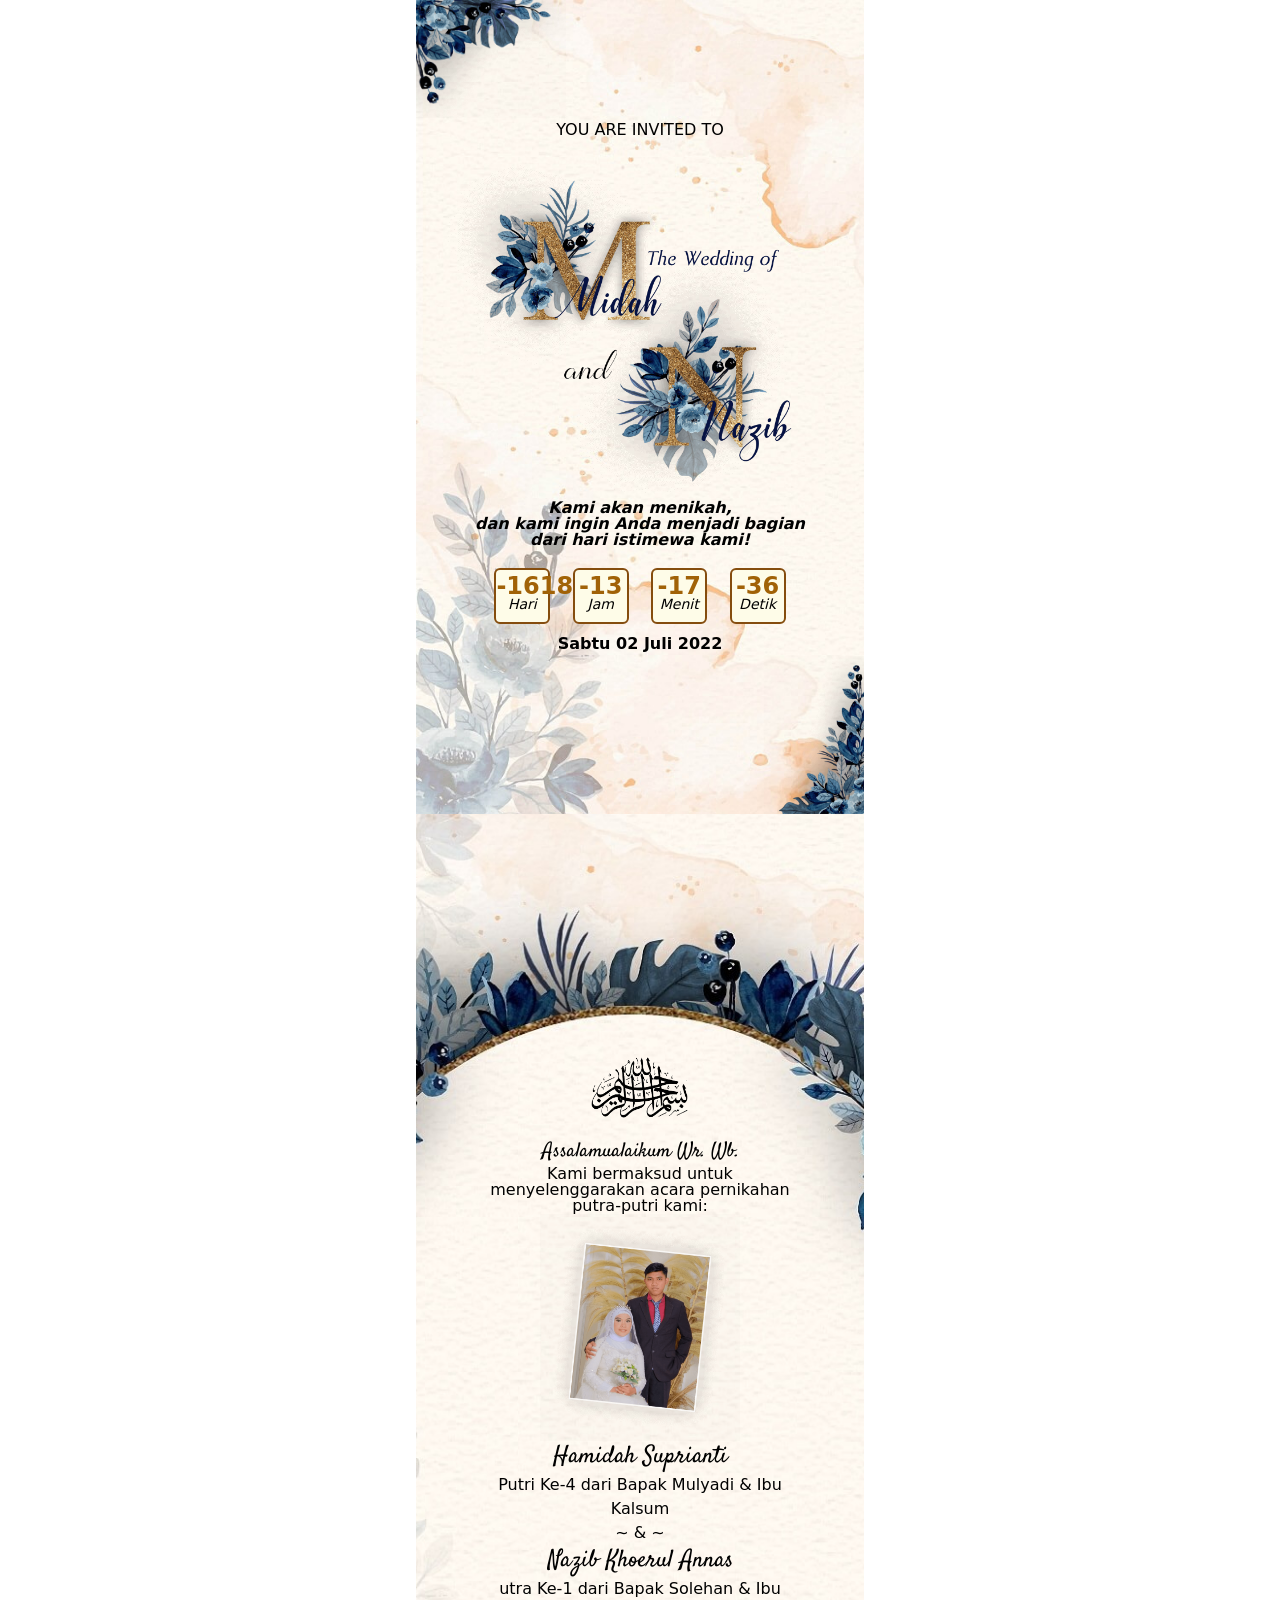
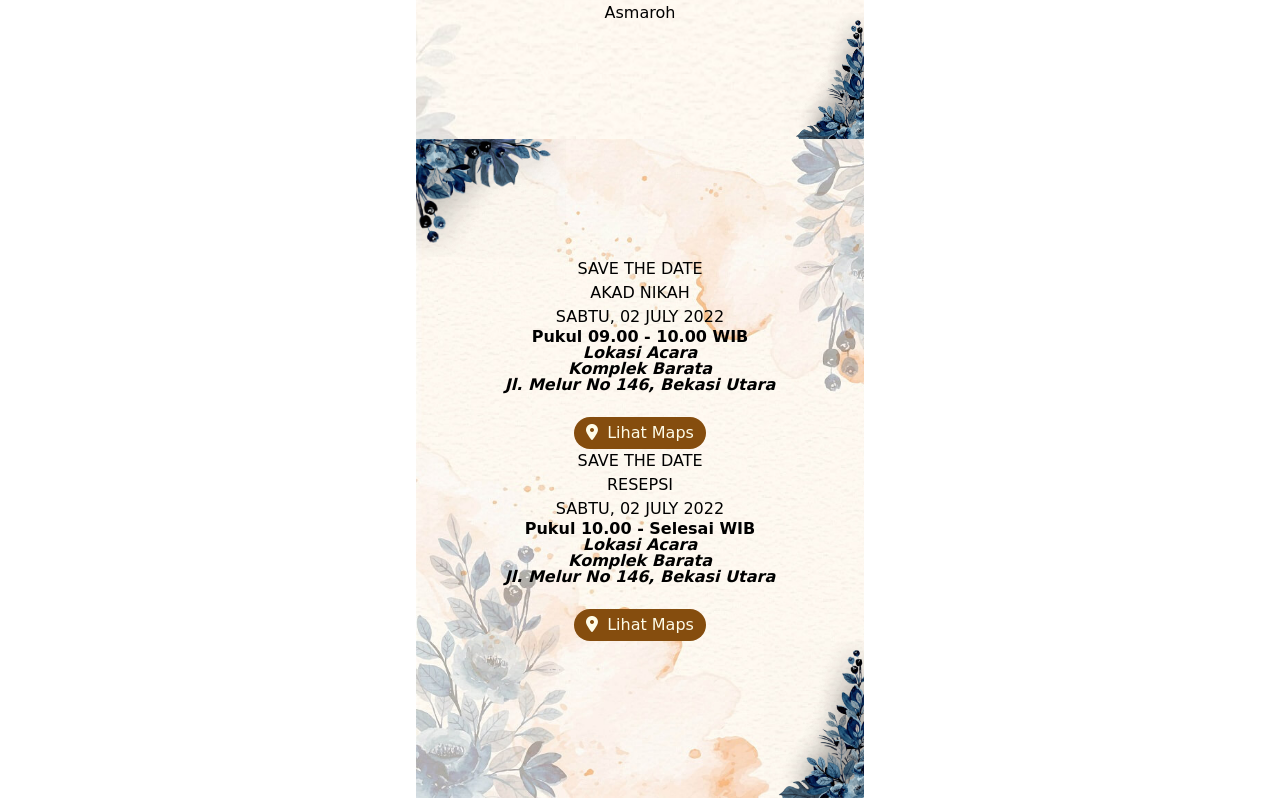
==== weddingweb/index.html @ 08df4011 "Add wedding web for test" ====
<!DOCTYPE html>
    <html lang="en">
    <head>
        <meta charset="UTF-8">
        <meta http-equiv="X-UA-Compatible" content="IE=edge">
        <meta name="viewport" content="width=device-width, initial-scale=1.0">
        <link rel="stylesheet" href="./output.css">
        <link rel="stylesheet" href="https://cdnjs.cloudflare.com/ajax/libs/font-awesome/6.1.1/css/all.min.css" />
        <link rel="preconnect" href="https://fonts.googleapis.com">
        <link rel="preconnect" href="https://fonts.gstatic.com" crossorigin>
        <link href="https://fonts.googleapis.com/css2?family=Satisfy&display=swap" rel="stylesheet">
        <title>The Wedding of Midah dan Nazib | Undangan Digital</title>
    </head>
    <body>
        <!-- Welcome Start -->
        <section id="welcome" class="h-screen min-w-full absolute z-50 transition-all duration-1000 hidden">
            <div class="flex items-center h-full relative">
                <div class="w-full -mt-5">
                    <div class="absolute top-0 left-0 brightness-50 h-full w-full -z-10" style="background-image: url('image/background.png'); background-size: cover; background-position: center;"></div>
                    <h4 class="text-center my-3 text-white">THE WEDDING OF</h4>
                    <div class="w-full h-60 sm:h-[250px] flex items-center justify-center">
                        <img src="image/weddingimage-1.png" alt="" srcset="" class="h-full w-auto mr-2">
                    </div>
                    <div class="text-center text-white">
                        <h1 class="font-itcedscr text-5xl mt-5">Midah & Nazib</h1>
                        <p class="font-semibold mt-4 text-sm">Kepada Yth. Bapak/Ibu/Saudara/I</p>
                        <h3 class="text-2xl font-bold font-sans">Nanda dan Roy</h3>
                        <p class="font-semibold italic text-xs my-2">*mohon maaf bila ada kesalahan penulisan nama dan gelar</p>
                        <button id="openButton" name="openButton" class="mt-6 py-2 px-3 rounded-full bg-yellow-50 text-yellow-800 font-semibold animate-pulse active:hover:animate-none origin-left">
                            <i aria-hidden="true" class="fas fa-book-open mr-1"></i>
                            Buka Undangan
                        </button>
                    </div>
                </div>
            </div>
        </section>
        <!-- Welcome End -->
        <div id="wrapper" class="">
            <!-- Home Start -->
            <section class="flex justify-center h-full w-full">
                <div id="home" class="h-auto w-full max-w-md">
                    <img src="./image/bunga1.png" alt="bunga1" height="50" width="150">
                    <h3 class="text-center">YOU ARE INVITED TO</h3>
                    <img src="./image/weddingname.png" alt="" srcset="">
                    <div class="text-center justify-center flex -mt-20">
                        <div class="w-3/4">
                            <p class="leading-none italic font-semibold">Kami akan menikah,</p>
                            <p class="leading-none italic font-semibold">dan kami ingin Anda menjadi bagian dari hari istimewa kami!</p>
                            <div id="coutndown" class="flex justify-evenly mt-5">
                                <div class="h-14 w-14 bg-yellow-50 border-yellow-800 border-2 rounded-md">
                                    <span id="day" class="text-yellow-700 text-2xl font-semibold"></span>
                                    <h4 class="italic text-sm -mt-2">Hari</h4>
                                </div>
                                <div class="h-14 w-14 bg-yellow-50 border-yellow-800 border-2 rounded-md">
                                    <span id="hour" class="text-yellow-700 text-2xl font-semibold"></span>
                                    <h4 class="italic text-sm -mt-2">Jam</h4>
                                </div>
                                <div class="h-14 w-14 bg-yellow-50 border-yellow-800 border-2 rounded-md">
                                    <span id="minute" class="text-yellow-700 text-2xl font-semibold"></span>
                                    <h4 class="italic text-sm -mt-2">Menit</h4>
                                </div>
                                <div class="h-14 w-14 bg-yellow-50 border-yellow-800 border-2 rounded-md">
                                    <span id="second" class="text-yellow-700 text-2xl font-semibold"></span>
                                    <h4 class="italic text-sm -mt-2">Detik</h4>
                                </div>
                            </div>
                            <h3 class="font-semibold mt-2">Sabtu 02 Juli 2022</h3>
                        </div>
                    </div>
                    <div class="flex w-full justify-end">
                        <img src="./image/bunga2.png" alt="bunga2" height="50" width="100">
                    </div>
                </div>
            </section>
            <!-- Home End -->


            <!-- Couple Start -->
            <section class="flex justify-center h-full w-full">
                <div id="couple" class="h-auto w-full max-w-md">
                    <div class="flex w-full justify-center pt-56">
                        <img src="image/bismillah.png" alt="bismillah" height="100" width="100">
                    </div>
                    <div class="text-center justify-center flex">
                        <div class="w-3/4">
                            <h3 class="font-satisfy text-xl">
                                Assalamualaikum Wr. Wb.
                            </h3>
                            <p class="leading-none">Kami bermaksud untuk menyelenggarakan acara pernikahan putra-putri kami:</p>
                        </div>
                    </div>
                    <div class="text-center justify-center flex">
                        <img src="image/weddingimage-2.png" alt="weddingimage-2" height="100" width="200">
                    </div>
                    <div class="text-center justify-center flex">
                        <div class="w-3/4">
                            <h3 class="font-satisfy text-2xl">
                                Hamidah Suprianti
                            </h3>
                            <p>Putri Ke-4 dari Bapak Mulyadi & Ibu Kalsum</p>
                            <span>~ & ~</span>
                        </div>
                    </div>
                    <div class="text-center justify-center flex">
                        <div class="w-3/4">
                            <h3 class="font-satisfy text-2xl">
                                Nazib Khoerul Annas
                            </h3>
                            <p>utra Ke-1 dari Bapak Solehan & Ibu Asmaroh</p>
                        </div>
                    </div>
                    <div class="flex w-full justify-end -mt-3">
                        <img src="./image/bunga2.png" alt="bunga2" height="50" width="80">
                    </div>
                </div>

            </section>
            <!-- Couple End -->

            <!-- Event Start -->
            <section class="flex justify-center h-full w-full">
                <div id="event" class="h-auto w-full max-w-md">
                    <img src="./image/bunga1.png" alt="bunga1" height="50" width="150">
                    <h3 class="text-center">SAVE THE DATE</h3>
                    <h3 class="text-center">AKAD NIKAH</h3>
                    <h3 class="text-center">SABTU, 02 JULY 2022</h3>
                    <p class="text-center leading-none font-semibold">Pukul 09.00 - 10.00 WIB</p>
                    <div class="text-center justify-center flex">
                        <div class="w-3/4">
                            <p class="leading-none italic font-semibold">Lokasi Acara</p>
                            <p class="leading-none italic font-semibold">Komplek Barata</p>
                            <p class="leading-none italic font-semibold">Jl. Melur No 146, Bekasi Utara</p>
                            <button name="openButton" class="mt-6 py-1 px-3 rounded-full bg-yellow-800 text-yellow-50 origin-left hover:bg-yellow-900 transition-all">
                                <i class="fa-solid fa-location-dot mr-1"></i>
                                Lihat Maps
                            </button>
                        </div>
                    </div>
                    <h3 class="text-center">SAVE THE DATE</h3>
                    <h3 class="text-center">RESEPSI</h3>
                    <h3 class="text-center">SABTU, 02 JULY 2022</h3>
                    <p class="text-center leading-none font-semibold">Pukul 10.00 - Selesai WIB</p>
                    <div class="text-center justify-center flex">
                        <div class="w-3/4">
                            <p class="leading-none italic font-semibold">Lokasi Acara</p>
                            <p class="leading-none italic font-semibold">Komplek Barata</p>
                            <p class="leading-none italic font-semibold">Jl. Melur No 146, Bekasi Utara</p>
                            <button id="openButton" name="openButton" class="mt-6 py-1 px-3 rounded-full bg-yellow-800 text-yellow-50 origin-left hover:bg-yellow-900 transition-all">
                                <i class="fa-solid fa-location-dot mr-1"></i>
                                Lihat Maps
                            </button>
                        </div>
                    </div>
                    <div class="flex w-full justify-end">
                        <img src="./image/bunga2.png" alt="bunga2" height="50" width="100">
                    </div>
                </div>
            </section>
            <!-- Event End -->
            <!--  -->
        </div>
        <script src="./script.js"></script>
        <script>
            const button = document.getElementById("openButton");
            const welcome = document.getElementById("welcome");
            const wrapper = document.getElementById("wrapper");


            button.addEventListener('click',() => {
                if(!welcome.classList.contains('hidden')){
                    welcome.classList.add('-translate-x-[99rem]')
                    welcome.classList.add('hidden')
                    wrapper.classList.remove('hidden')
                }
            });
        </script>
    </body>
    </html>
---- weddingweb/output.css ----
/*
! tailwindcss v3.1.4 | MIT License | https://tailwindcss.com
*/

/*
1. Prevent padding and border from affecting element width. (https://github.com/mozdevs/cssremedy/issues/4)
2. Allow adding a border to an element by just adding a border-width. (https://github.com/tailwindcss/tailwindcss/pull/116)
*/

*,
::before,
::after {
  box-sizing: border-box;
  /* 1 */
  border-width: 0;
  /* 2 */
  border-style: solid;
  /* 2 */
  border-color: #e5e7eb;
  /* 2 */
}

::before,
::after {
  --tw-content: '';
}

/*
1. Use a consistent sensible line-height in all browsers.
2. Prevent adjustments of font size after orientation changes in iOS.
3. Use a more readable tab size.
4. Use the user's configured `sans` font-family by default.
*/

html {
  line-height: 1.5;
  /* 1 */
  -webkit-text-size-adjust: 100%;
  /* 2 */
  -moz-tab-size: 4;
  /* 3 */
  -o-tab-size: 4;
     tab-size: 4;
  /* 3 */
  font-family: ui-sans-serif, system-ui, -apple-system, BlinkMacSystemFont, "Segoe UI", Roboto, "Helvetica Neue", Arial, "Noto Sans", sans-serif, "Apple Color Emoji", "Segoe UI Emoji", "Segoe UI Symbol", "Noto Color Emoji";
  /* 4 */
}

/*
1. Remove the margin in all browsers.
2. Inherit line-height from `html` so users can set them as a class directly on the `html` element.
*/

body {
  margin: 0;
  /* 1 */
  line-height: inherit;
  /* 2 */
}

/*
1. Add the correct height in Firefox.
2. Correct the inheritance of border color in Firefox. (https://bugzilla.mozilla.org/show_bug.cgi?id=190655)
3. Ensure horizontal rules are visible by default.
*/

hr {
  height: 0;
  /* 1 */
  color: inherit;
  /* 2 */
  border-top-width: 1px;
  /* 3 */
}

/*
Add the correct text decoration in Chrome, Edge, and Safari.
*/

abbr:where([title]) {
  -webkit-text-decoration: underline dotted;
          text-decoration: underline dotted;
}

/*
Remove the default font size and weight for headings.
*/

h1,
h2,
h3,
h4,
h5,
h6 {
  font-size: inherit;
  font-weight: inherit;
}

/*
Reset links to optimize for opt-in styling instead of opt-out.
*/

a {
  color: inherit;
  text-decoration: inherit;
}

/*
Add the correct font weight in Edge and Safari.
*/

b,
strong {
  font-weight: bolder;
}

/*
1. Use the user's configured `mono` font family by default.
2. Correct the odd `em` font sizing in all browsers.
*/

code,
kbd,
samp,
pre {
  font-family: ui-monospace, SFMono-Regular, Menlo, Monaco, Consolas, "Liberation Mono", "Courier New", monospace;
  /* 1 */
  font-size: 1em;
  /* 2 */
}

/*
Add the correct font size in all browsers.
*/

small {
  font-size: 80%;
}

/*
Prevent `sub` and `sup` elements from affecting the line height in all browsers.
*/

sub,
sup {
  font-size: 75%;
  line-height: 0;
  position: relative;
  vertical-align: baseline;
}

sub {
  bottom: -0.25em;
}

sup {
  top: -0.5em;
}

/*
1. Remove text indentation from table contents in Chrome and Safari. (https://bugs.chromium.org/p/chromium/issues/detail?id=999088, https://bugs.webkit.org/show_bug.cgi?id=201297)
2. Correct table border color inheritance in all Chrome and Safari. (https://bugs.chromium.org/p/chromium/issues/detail?id=935729, https://bugs.webkit.org/show_bug.cgi?id=195016)
3. Remove gaps between table borders by default.
*/

table {
  text-indent: 0;
  /* 1 */
  border-color: inherit;
  /* 2 */
  border-collapse: collapse;
  /* 3 */
}

/*
1. Change the font styles in all browsers.
2. Remove the margin in Firefox and Safari.
3. Remove default padding in all browsers.
*/

button,
input,
optgroup,
select,
textarea {
  font-family: inherit;
  /* 1 */
  font-size: 100%;
  /* 1 */
  font-weight: inherit;
  /* 1 */
  line-height: inherit;
  /* 1 */
  color: inherit;
  /* 1 */
  margin: 0;
  /* 2 */
  padding: 0;
  /* 3 */
}

/*
Remove the inheritance of text transform in Edge and Firefox.
*/

button,
select {
  text-transform: none;
}

/*
1. Correct the inability to style clickable types in iOS and Safari.
2. Remove default button styles.
*/

button,
[type='button'],
[type='reset'],
[type='submit'] {
  -webkit-appearance: button;
  /* 1 */
  background-color: transparent;
  /* 2 */
  background-image: none;
  /* 2 */
}

/*
Use the modern Firefox focus style for all focusable elements.
*/

:-moz-focusring {
  outline: auto;
}

/*
Remove the additional `:invalid` styles in Firefox. (https://github.com/mozilla/gecko-dev/blob/2f9eacd9d3d995c937b4251a5557d95d494c9be1/layout/style/res/forms.css#L728-L737)
*/

:-moz-ui-invalid {
  box-shadow: none;
}

/*
Add the correct vertical alignment in Chrome and Firefox.
*/

progress {
  vertical-align: baseline;
}

/*
Correct the cursor style of increment and decrement buttons in Safari.
*/

::-webkit-inner-spin-button,
::-webkit-outer-spin-button {
  height: auto;
}

/*
1. Correct the odd appearance in Chrome and Safari.
2. Correct the outline style in Safari.
*/

[type='search'] {
  -webkit-appearance: textfield;
  /* 1 */
  outline-offset: -2px;
  /* 2 */
}

/*
Remove the inner padding in Chrome and Safari on macOS.
*/

::-webkit-search-decoration {
  -webkit-appearance: none;
}

/*
1. Correct the inability to style clickable types in iOS and Safari.
2. Change font properties to `inherit` in Safari.
*/

::-webkit-file-upload-button {
  -webkit-appearance: button;
  /* 1 */
  font: inherit;
  /* 2 */
}

/*
Add the correct display in Chrome and Safari.
*/

summary {
  display: list-item;
}

/*
Removes the default spacing and border for appropriate elements.
*/

blockquote,
dl,
dd,
h1,
h2,
h3,
h4,
h5,
h6,
hr,
figure,
p,
pre {
  margin: 0;
}

fieldset {
  margin: 0;
  padding: 0;
}

legend {
  padding: 0;
}

ol,
ul,
menu {
  list-style: none;
  margin: 0;
  padding: 0;
}

/*
Prevent resizing textareas horizontally by default.
*/

textarea {
  resize: vertical;
}

/*
1. Reset the default placeholder opacity in Firefox. (https://github.com/tailwindlabs/tailwindcss/issues/3300)
2. Set the default placeholder color to the user's configured gray 400 color.
*/

input::-moz-placeholder, textarea::-moz-placeholder {
  opacity: 1;
  /* 1 */
  color: #9ca3af;
  /* 2 */
}

input:-ms-input-placeholder, textarea:-ms-input-placeholder {
  opacity: 1;
  /* 1 */
  color: #9ca3af;
  /* 2 */
}

input::placeholder,
textarea::placeholder {
  opacity: 1;
  /* 1 */
  color: #9ca3af;
  /* 2 */
}

/*
Set the default cursor for buttons.
*/

button,
[role="button"] {
  cursor: pointer;
}

/*
Make sure disabled buttons don't get the pointer cursor.
*/

:disabled {
  cursor: default;
}

/*
1. Make replaced elements `display: block` by default. (https://github.com/mozdevs/cssremedy/issues/14)
2. Add `vertical-align: middle` to align replaced elements more sensibly by default. (https://github.com/jensimmons/cssremedy/issues/14#issuecomment-634934210)
   This can trigger a poorly considered lint error in some tools but is included by design.
*/

img,
svg,
video,
canvas,
audio,
iframe,
embed,
object {
  display: block;
  /* 1 */
  vertical-align: middle;
  /* 2 */
}

/*
Constrain images and videos to the parent width and preserve their intrinsic aspect ratio. (https://github.com/mozdevs/cssremedy/issues/14)
*/

img,
video {
  max-width: 100%;
  height: auto;
}

*, ::before, ::after {
  --tw-border-spacing-x: 0;
  --tw-border-spacing-y: 0;
  --tw-translate-x: 0;
  --tw-translate-y: 0;
  --tw-rotate: 0;
  --tw-skew-x: 0;
  --tw-skew-y: 0;
  --tw-scale-x: 1;
  --tw-scale-y: 1;
  --tw-pan-x:  ;
  --tw-pan-y:  ;
  --tw-pinch-zoom:  ;
  --tw-scroll-snap-strictness: proximity;
  --tw-ordinal:  ;
  --tw-slashed-zero:  ;
  --tw-numeric-figure:  ;
  --tw-numeric-spacing:  ;
  --tw-numeric-fraction:  ;
  --tw-ring-inset:  ;
  --tw-ring-offset-width: 0px;
  --tw-ring-offset-color: #fff;
  --tw-ring-color: rgb(59 130 246 / 0.5);
  --tw-ring-offset-shadow: 0 0 #0000;
  --tw-ring-shadow: 0 0 #0000;
  --tw-shadow: 0 0 #0000;
  --tw-shadow-colored: 0 0 #0000;
  --tw-blur:  ;
  --tw-brightness:  ;
  --tw-contrast:  ;
  --tw-grayscale:  ;
  --tw-hue-rotate:  ;
  --tw-invert:  ;
  --tw-saturate:  ;
  --tw-sepia:  ;
  --tw-drop-shadow:  ;
  --tw-backdrop-blur:  ;
  --tw-backdrop-brightness:  ;
  --tw-backdrop-contrast:  ;
  --tw-backdrop-grayscale:  ;
  --tw-backdrop-hue-rotate:  ;
  --tw-backdrop-invert:  ;
  --tw-backdrop-opacity:  ;
  --tw-backdrop-saturate:  ;
  --tw-backdrop-sepia:  ;
}

::-webkit-backdrop {
  --tw-border-spacing-x: 0;
  --tw-border-spacing-y: 0;
  --tw-translate-x: 0;
  --tw-translate-y: 0;
  --tw-rotate: 0;
  --tw-skew-x: 0;
  --tw-skew-y: 0;
  --tw-scale-x: 1;
  --tw-scale-y: 1;
  --tw-pan-x:  ;
  --tw-pan-y:  ;
  --tw-pinch-zoom:  ;
  --tw-scroll-snap-strictness: proximity;
  --tw-ordinal:  ;
  --tw-slashed-zero:  ;
  --tw-numeric-figure:  ;
  --tw-numeric-spacing:  ;
  --tw-numeric-fraction:  ;
  --tw-ring-inset:  ;
  --tw-ring-offset-width: 0px;
  --tw-ring-offset-color: #fff;
  --tw-ring-color: rgb(59 130 246 / 0.5);
  --tw-ring-offset-shadow: 0 0 #0000;
  --tw-ring-shadow: 0 0 #0000;
  --tw-shadow: 0 0 #0000;
  --tw-shadow-colored: 0 0 #0000;
  --tw-blur:  ;
  --tw-brightness:  ;
  --tw-contrast:  ;
  --tw-grayscale:  ;
  --tw-hue-rotate:  ;
  --tw-invert:  ;
  --tw-saturate:  ;
  --tw-sepia:  ;
  --tw-drop-shadow:  ;
  --tw-backdrop-blur:  ;
  --tw-backdrop-brightness:  ;
  --tw-backdrop-contrast:  ;
  --tw-backdrop-grayscale:  ;
  --tw-backdrop-hue-rotate:  ;
  --tw-backdrop-invert:  ;
  --tw-backdrop-opacity:  ;
  --tw-backdrop-saturate:  ;
  --tw-backdrop-sepia:  ;
}

::backdrop {
  --tw-border-spacing-x: 0;
  --tw-border-spacing-y: 0;
  --tw-translate-x: 0;
  --tw-translate-y: 0;
  --tw-rotate: 0;
  --tw-skew-x: 0;
  --tw-skew-y: 0;
  --tw-scale-x: 1;
  --tw-scale-y: 1;
  --tw-pan-x:  ;
  --tw-pan-y:  ;
  --tw-pinch-zoom:  ;
  --tw-scroll-snap-strictness: proximity;
  --tw-ordinal:  ;
  --tw-slashed-zero:  ;
  --tw-numeric-figure:  ;
  --tw-numeric-spacing:  ;
  --tw-numeric-fraction:  ;
  --tw-ring-inset:  ;
  --tw-ring-offset-width: 0px;
  --tw-ring-offset-color: #fff;
  --tw-ring-color: rgb(59 130 246 / 0.5);
  --tw-ring-offset-shadow: 0 0 #0000;
  --tw-ring-shadow: 0 0 #0000;
  --tw-shadow: 0 0 #0000;
  --tw-shadow-colored: 0 0 #0000;
  --tw-blur:  ;
  --tw-brightness:  ;
  --tw-contrast:  ;
  --tw-grayscale:  ;
  --tw-hue-rotate:  ;
  --tw-invert:  ;
  --tw-saturate:  ;
  --tw-sepia:  ;
  --tw-drop-shadow:  ;
  --tw-backdrop-blur:  ;
  --tw-backdrop-brightness:  ;
  --tw-backdrop-contrast:  ;
  --tw-backdrop-grayscale:  ;
  --tw-backdrop-hue-rotate:  ;
  --tw-backdrop-invert:  ;
  --tw-backdrop-opacity:  ;
  --tw-backdrop-saturate:  ;
  --tw-backdrop-sepia:  ;
}

.absolute {
  position: absolute;
}

.relative {
  position: relative;
}

.top-0 {
  top: 0px;
}

.left-0 {
  left: 0px;
}

.z-50 {
  z-index: 50;
}

.-z-10 {
  z-index: -10;
}

.my-3 {
  margin-top: 0.75rem;
  margin-bottom: 0.75rem;
}

.my-2 {
  margin-top: 0.5rem;
  margin-bottom: 0.5rem;
}

.-mt-5 {
  margin-top: -1.25rem;
}

.mr-2 {
  margin-right: 0.5rem;
}

.mt-5 {
  margin-top: 1.25rem;
}

.mt-4 {
  margin-top: 1rem;
}

.mt-6 {
  margin-top: 1.5rem;
}

.mr-1 {
  margin-right: 0.25rem;
}

.-mt-20 {
  margin-top: -5rem;
}

.-mt-2 {
  margin-top: -0.5rem;
}

.mt-2 {
  margin-top: 0.5rem;
}

.-mt-3 {
  margin-top: -0.75rem;
}

.flex {
  display: flex;
}

.hidden {
  display: none;
}

.h-screen {
  height: 100vh;
}

.h-full {
  height: 100%;
}

.h-60 {
  height: 15rem;
}

.h-auto {
  height: auto;
}

.h-14 {
  height: 3.5rem;
}

.w-full {
  width: 100%;
}

.w-auto {
  width: auto;
}

.w-3\/4 {
  width: 75%;
}

.w-14 {
  width: 3.5rem;
}

.w-2\/4 {
  width: 50%;
}

.min-w-full {
  min-width: 100%;
}

.max-w-md {
  max-width: 28rem;
}

.origin-left {
  transform-origin: left;
}

.-translate-x-\[99rem\] {
  --tw-translate-x: -99rem;
  transform: translate(var(--tw-translate-x), var(--tw-translate-y)) rotate(var(--tw-rotate)) skewX(var(--tw-skew-x)) skewY(var(--tw-skew-y)) scaleX(var(--tw-scale-x)) scaleY(var(--tw-scale-y));
}

@-webkit-keyframes pulse {
  50% {
    opacity: .5;
  }
}

@keyframes pulse {
  50% {
    opacity: .5;
  }
}

.animate-pulse {
  -webkit-animation: pulse 2s cubic-bezier(0.4, 0, 0.6, 1) infinite;
          animation: pulse 2s cubic-bezier(0.4, 0, 0.6, 1) infinite;
}

.items-center {
  align-items: center;
}

.justify-end {
  justify-content: flex-end;
}

.justify-center {
  justify-content: center;
}

.justify-evenly {
  justify-content: space-evenly;
}

.rounded-full {
  border-radius: 9999px;
}

.rounded-md {
  border-radius: 0.375rem;
}

.border-2 {
  border-width: 2px;
}

.border-yellow-800 {
  --tw-border-opacity: 1;
  border-color: rgb(133 77 14 / var(--tw-border-opacity));
}

.bg-yellow-50 {
  --tw-bg-opacity: 1;
  background-color: rgb(254 252 232 / var(--tw-bg-opacity));
}

.bg-yellow-800 {
  --tw-bg-opacity: 1;
  background-color: rgb(133 77 14 / var(--tw-bg-opacity));
}

.py-2 {
  padding-top: 0.5rem;
  padding-bottom: 0.5rem;
}

.px-3 {
  padding-left: 0.75rem;
  padding-right: 0.75rem;
}

.px-2 {
  padding-left: 0.5rem;
  padding-right: 0.5rem;
}

.py-1 {
  padding-top: 0.25rem;
  padding-bottom: 0.25rem;
}

.pt-40 {
  padding-top: 10rem;
}

.pt-56 {
  padding-top: 14rem;
}

.text-center {
  text-align: center;
}

.font-itcedscr {
  font-family: itcedscr, sans-serif;
}

.font-sans {
  font-family: ui-sans-serif, system-ui, -apple-system, BlinkMacSystemFont, "Segoe UI", Roboto, "Helvetica Neue", Arial, "Noto Sans", sans-serif, "Apple Color Emoji", "Segoe UI Emoji", "Segoe UI Symbol", "Noto Color Emoji";
}

.font-satisfy {
  font-family: Satisfy, sans-serif;
}

.text-5xl {
  font-size: 3rem;
  line-height: 1;
}

.text-sm {
  font-size: 0.875rem;
  line-height: 1.25rem;
}

.text-2xl {
  font-size: 1.5rem;
  line-height: 2rem;
}

.text-xs {
  font-size: 0.75rem;
  line-height: 1rem;
}

.text-xl {
  font-size: 1.25rem;
  line-height: 1.75rem;
}

.font-semibold {
  font-weight: 600;
}

.font-bold {
  font-weight: 700;
}

.italic {
  font-style: italic;
}

.leading-none {
  line-height: 1;
}

.text-white {
  --tw-text-opacity: 1;
  color: rgb(255 255 255 / var(--tw-text-opacity));
}

.text-yellow-800 {
  --tw-text-opacity: 1;
  color: rgb(133 77 14 / var(--tw-text-opacity));
}

.text-yellow-700 {
  --tw-text-opacity: 1;
  color: rgb(161 98 7 / var(--tw-text-opacity));
}

.text-yellow-50 {
  --tw-text-opacity: 1;
  color: rgb(254 252 232 / var(--tw-text-opacity));
}

.brightness-50 {
  --tw-brightness: brightness(.5);
  filter: var(--tw-blur) var(--tw-brightness) var(--tw-contrast) var(--tw-grayscale) var(--tw-hue-rotate) var(--tw-invert) var(--tw-saturate) var(--tw-sepia) var(--tw-drop-shadow);
}

.transition-all {
  transition-property: all;
  transition-timing-function: cubic-bezier(0.4, 0, 0.2, 1);
  transition-duration: 150ms;
}

.duration-1000 {
  transition-duration: 1000ms;
}

@font-face{
  font-family: 'itcedscr';

  src: url("./font/EdwardianScriptITC.ttf");
}

@font-face{
  font-family: 'Satisfy', cursive;

  src: url('https://fonts.googleapis.com/css2?family=Satisfy&display=swap');
}

#home{
  background-image: url('./image/background-1.jpg');
  background-size: cover;
}

#couple{
  background-image: url('./image/background-2.jpg');
  background-size: cover;
  background-position: center;
}

#event{
  background-image: url('./image/background-1.jpg');
  background-size: cover;
}

.hover\:bg-yellow-900:hover {
  --tw-bg-opacity: 1;
  background-color: rgb(113 63 18 / var(--tw-bg-opacity));
}

.active\:hover\:animate-none:hover:active {
  -webkit-animation: none;
          animation: none;
}

@media (min-width: 640px) {
  .sm\:h-\[250px\] {
    height: 250px;
  }
}
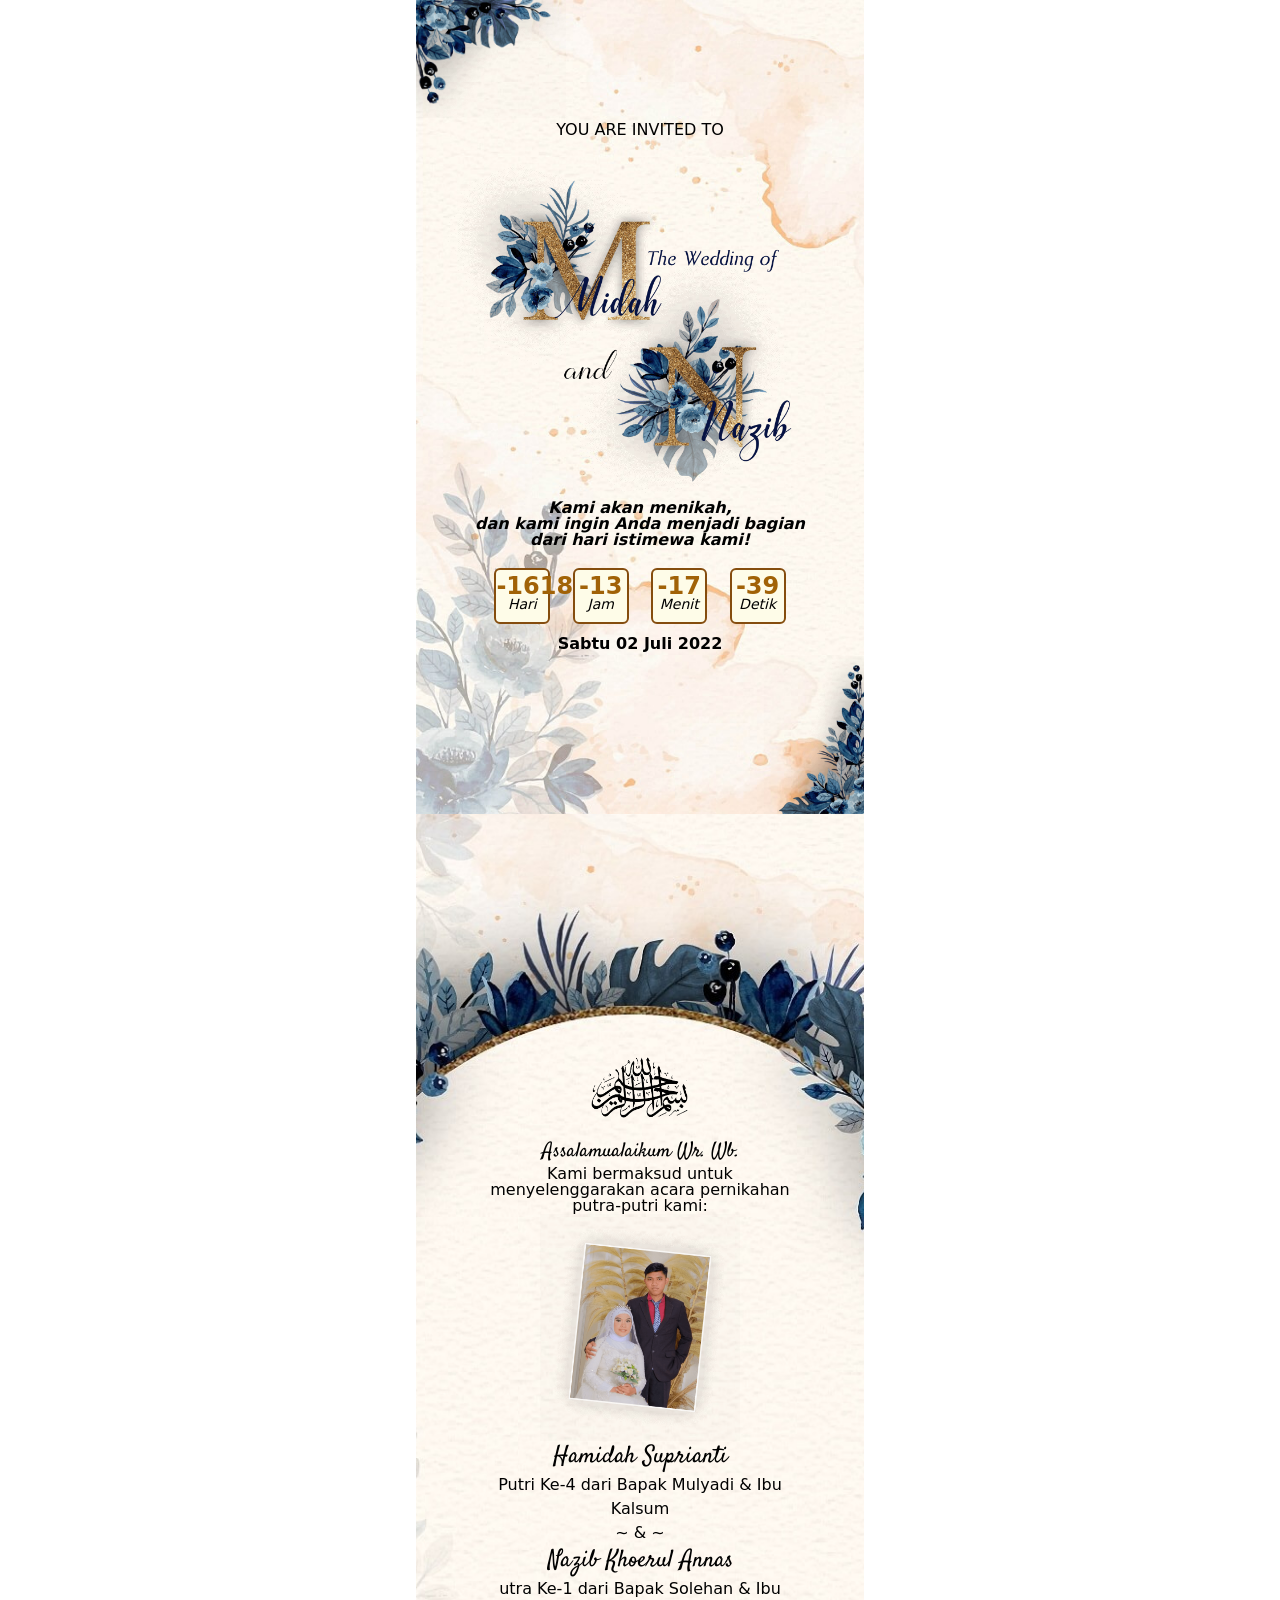
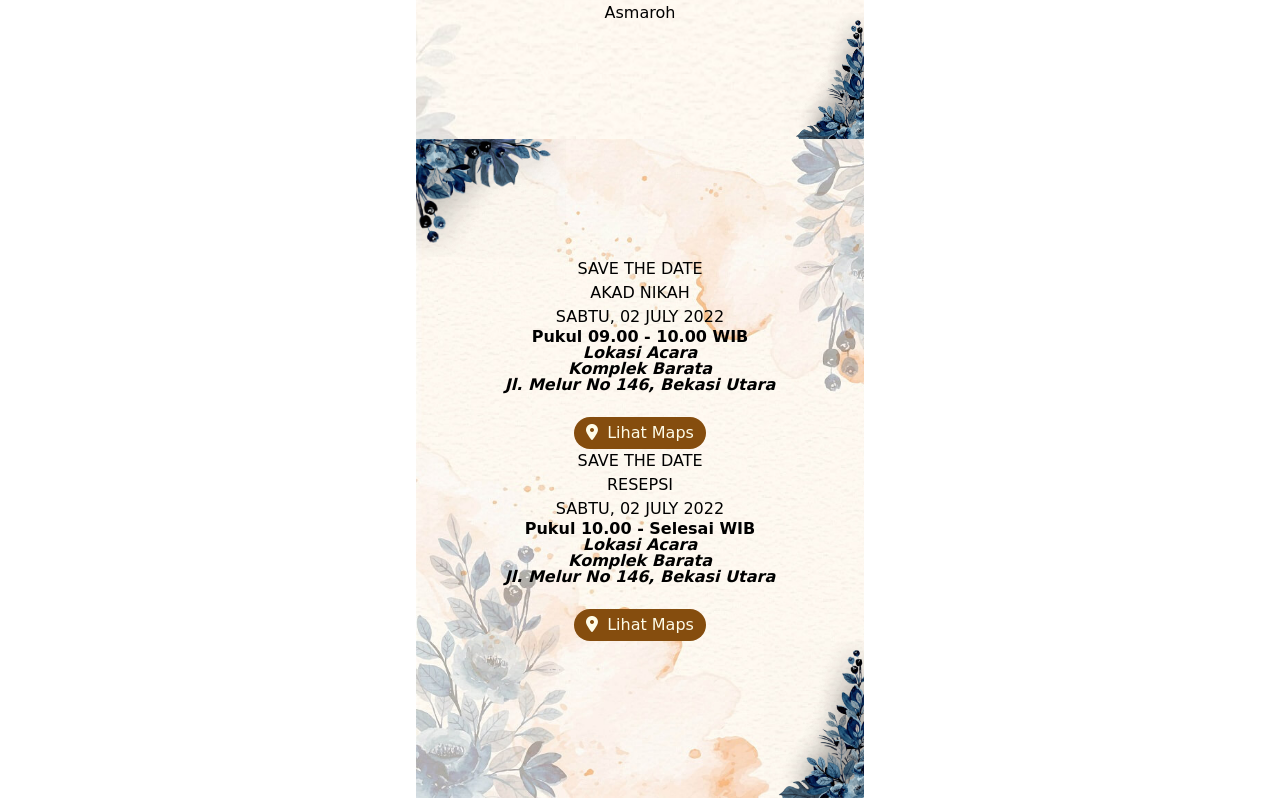
==== commit 337361d1: "Update index.html" ====
--- a/weddingweb/index.html
+++ b/weddingweb/index.html
@@ -161,6 +161,40 @@
         </div>
         <script src="./script.js"></script>
         <script>
+            var countDownDate = new Date("Jul 2, 2022 19:30:00").getTime();
+            const day = document.getElementById("day");
+            const hour = document.getElementById("hour");
+            const minute = document.getElementById("minute");
+            const second = document.getElementById("second");
+            // Update the count down every 1 second
+            var x = setInterval(function() {
+
+              // Get today's date and time
+              var now = new Date().getTime();
+
+              // Find the distance between now and the count down date
+              var distance = countDownDate - now;
+
+              // Time calculations for days, hours, minutes and seconds
+              var days = Math.floor(distance / (1000 * 60 * 60 * 24));
+              var hours = Math.floor((distance % (1000 * 60 * 60 * 24)) / (1000 * 60 * 60));
+              var minutes = Math.floor((distance % (1000 * 60 * 60)) / (1000 * 60));
+              var seconds = Math.floor((distance % (1000 * 60)) / 1000);
+
+              // Output the result in an element with id="demo"
+              day.innerHTML = days;
+              hour.innerHTML = hours;
+              minute.innerHTML = minutes;
+              second.innerHTML = seconds;
+              // document.getElementById("demo").innerHTML = days + "d " + hours + "h "
+              // + minutes + "m " + seconds + "s ";
+
+              // If the count down is over, write some text 
+              if (distance < 0) {
+                clearInterval(x);
+                document.getElementById("demo").innerHTML = "EXPIRED";
+              }
+            }, 1000);
             const button = document.getElementById("openButton");
             const welcome = document.getElementById("welcome");
             const wrapper = document.getElementById("wrapper");
@@ -175,4 +209,4 @@
             });
         </script>
     </body>
-    </html>+    </html>
